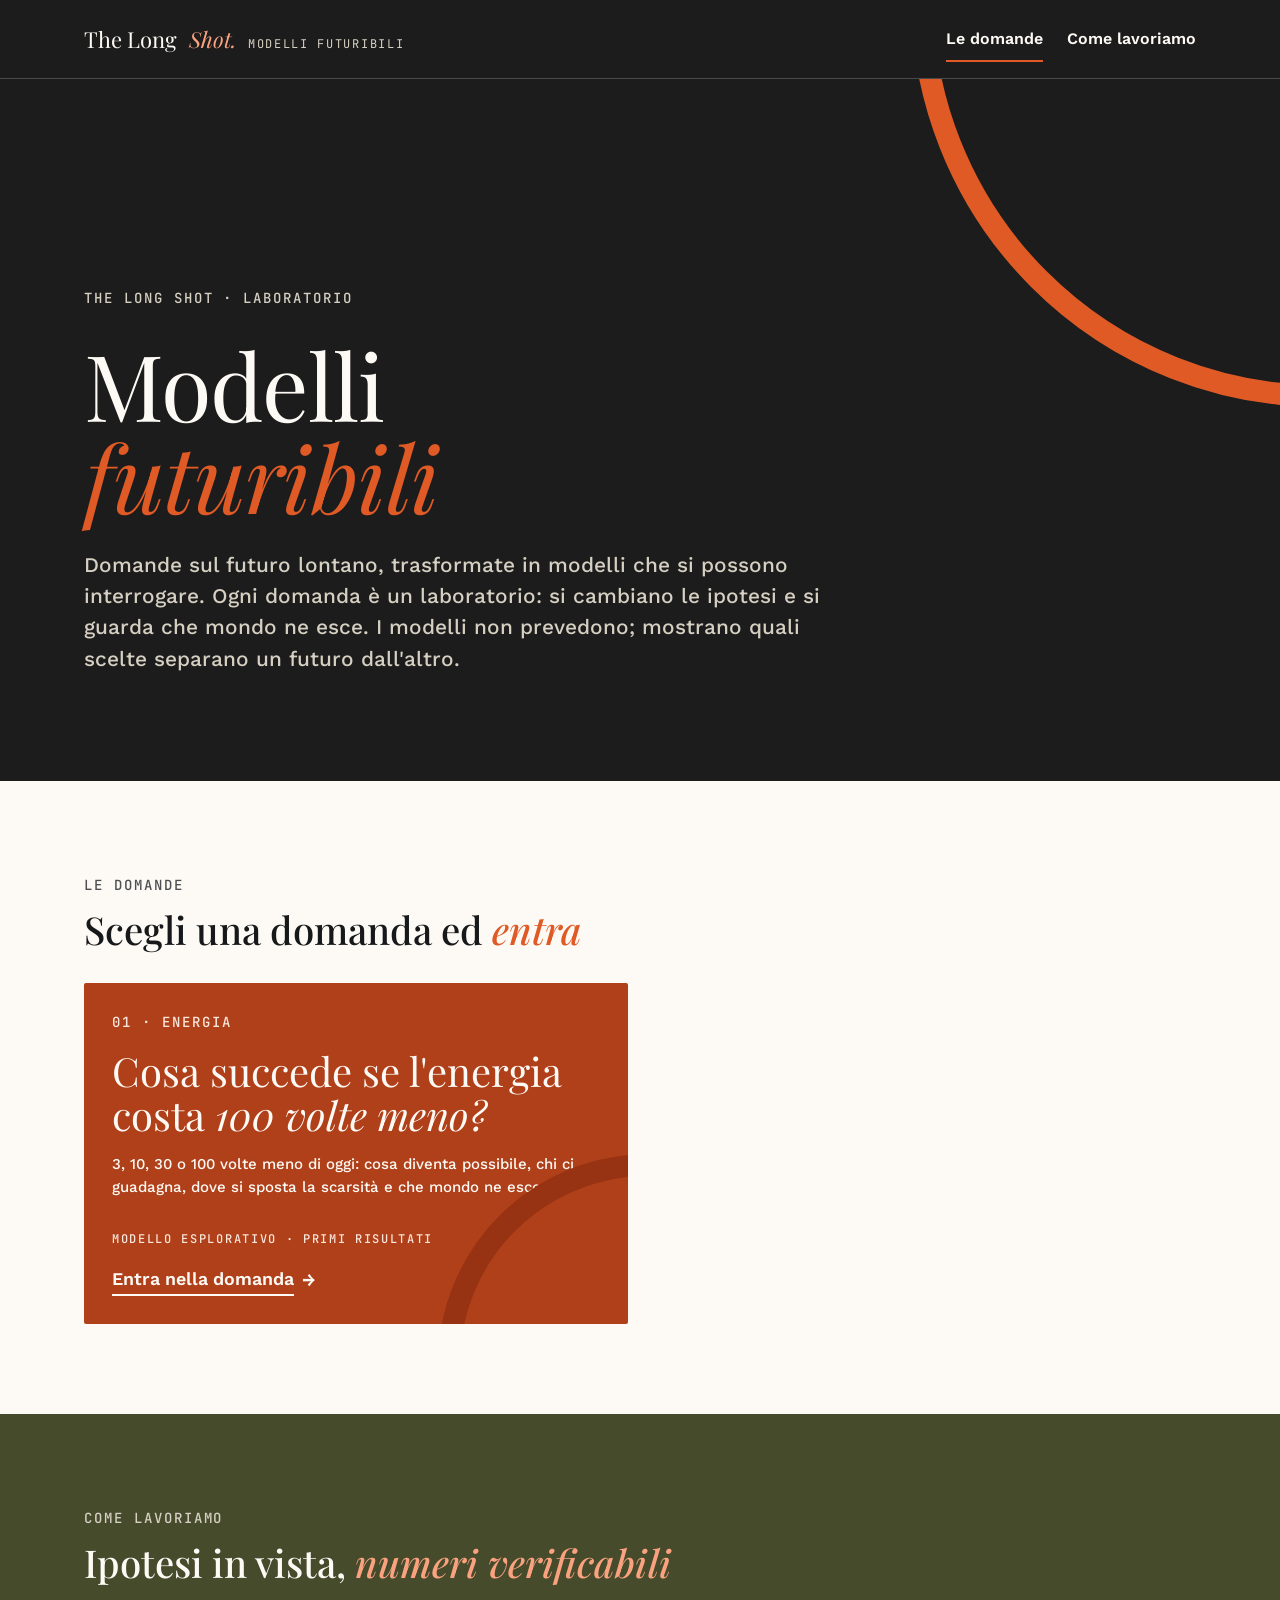
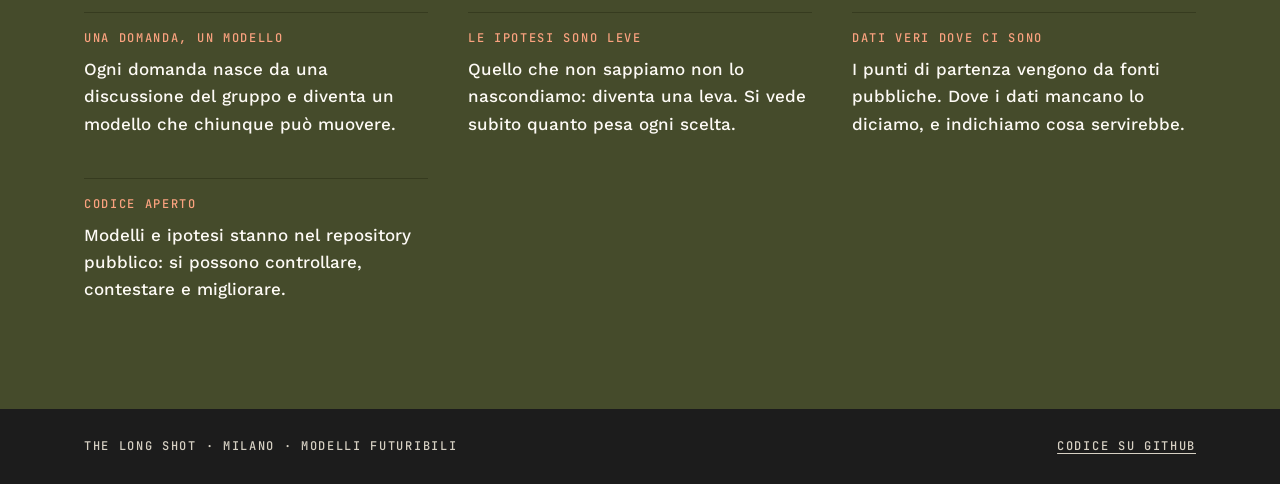
==== index.html @ 3c970e64 "Sito Modelli futuribili: home e domanda 01 sull'energia Co-Authored-By: Claude Opus 5.5 <noreply@ant" ====
<!DOCTYPE html>
<html lang="it">
<head>
<meta charset="utf-8">
<meta name="viewport" content="width=device-width, initial-scale=1">
<title>Modelli futuribili · The Long Shot</title>
<meta name="description" content="Domande sul futuro lontano, trasformate in modelli che si possono interrogare. Un laboratorio di The Long Shot.">
<link rel="stylesheet" href="assets/tokens.css">
<link rel="stylesheet" href="assets/site.css">
<style>
.hero{min-height:min(78vh,720px);display:flex;align-items:flex-end}
.hero .wrap{width:100%;display:grid;gap:28px}
.hero .display em{display:block}
.hero .testo-grande{max-width:58ch}
.metodo{display:grid;grid-template-columns:repeat(auto-fit,minmax(min(100%,260px),1fr));gap:24px 40px;margin-top:28px}
.metodo div{border-top:1px solid var(--color-filetto);padding-top:16px}
.metodo .etichetta{display:block;margin-bottom:8px;color:var(--color-accento-testo)}
.metodo p{font-size:17px}
.card-domanda .arco{width:420px;height:420px;right:-230px;bottom:-250px;--arco:var(--color-terracotta-bruciata)}
.card-domanda .stato{display:flex;flex-wrap:wrap;gap:8px 16px}
</style>
</head>
<body>
<header class="testata" data-theme="notte">
 <div class="wrap">
  <a class="marchio" href="./">The Long <em>Shot.</em> <small>Modelli futuribili</small></a>
  <nav aria-label="Principale"><a href="./" aria-current="page">Le domande</a><a href="#metodo">Come lavoriamo</a></nav>
 </div>
</header>

<main>
<section class="hero band" data-theme="notte">
 <div class="arco" style="width:min(70vw,820px);height:min(70vw,820px);right:calc(min(70vw,820px) * -0.55);top:calc(min(70vw,820px) * -0.6);--arco:var(--color-terracotta)" aria-hidden="true"></div>
 <div class="wrap">
  <span class="etichetta-grande">The Long Shot · Laboratorio</span>
  <h1 class="display">Modelli <em>futuribili</em></h1>
  <p class="testo-grande secondario">Domande sul futuro lontano, trasformate in modelli che si possono interrogare. Ogni domanda è un laboratorio: si cambiano le ipotesi e si guarda che mondo ne esce. I modelli non prevedono; mostrano quali scelte separano un futuro dall'altro.</p>
 </div>
</section>

<section class="band" data-theme="carta">
 <div class="wrap">
  <span class="etichetta-grande">Le domande</span>
  <h2 class="titolo" style="margin-top:8px">Scegli una domanda ed <em>entra</em></h2>
  <div class="domande">
   <a class="card-domanda" data-theme="terracotta" href="energia/">
    <div class="arco" aria-hidden="true"></div>
    <span class="etichetta-grande">01 · Energia</span>
    <h3>Cosa succede se l'energia costa <em>100 volte meno?</em></h3>
    <p class="piccolo">3, 10, 30 o 100 volte meno di oggi: cosa diventa possibile, chi ci guadagna, dove si sposta la scarsità e che mondo ne esce.</p>
    <div class="stato"><span class="etichetta">Modello esplorativo · primi risultati</span></div>
    <span class="vai"><span>Entra nella domanda</span> →</span>
   </a>
  </div>
 </div>
</section>

<section class="band" data-theme="oliva" id="metodo">
 <div class="wrap">
  <span class="etichetta-grande">Come lavoriamo</span>
  <h2 class="titolo" style="margin-top:8px">Ipotesi in vista, <em>numeri verificabili</em></h2>
  <div class="metodo">
   <div><span class="etichetta">Una domanda, un modello</span><p>Ogni domanda nasce da una discussione del gruppo e diventa un modello che chiunque può muovere.</p></div>
   <div><span class="etichetta">Le ipotesi sono leve</span><p>Quello che non sappiamo non lo nascondiamo: diventa una leva. Si vede subito quanto pesa ogni scelta.</p></div>
   <div><span class="etichetta">Dati veri dove ci sono</span><p>I punti di partenza vengono da fonti pubbliche. Dove i dati mancano lo diciamo, e indichiamo cosa servirebbe.</p></div>
   <div><span class="etichetta">Codice aperto</span><p>Modelli e ipotesi stanno nel repository pubblico: si possono controllare, contestare e migliorare.</p></div>
  </div>
 </div>
</section>
</main>

<footer class="piede" data-theme="notte">
 <div class="wrap">
  <span class="etichetta">The Long Shot · Milano · Modelli futuribili</span>
  <a class="etichetta" href="https://github.com/Ale2588/Modelli-futuribili-TLS">Codice su GitHub</a>
 </div>
</footer>
</body>
</html>
---- assets/tokens.css ----
/* File generato da design/tokens.json con `npm run tokens`. Non modificare a mano. */
:root {
  --color-carta: #fdfaf5;
  --color-carta-profonda: #f6ede4;
  --color-inchiostro: #16181a;
  --color-grafite: #4d4f52;
  --color-notte: #1c1c1c;
  --color-notte-rilievo: #333333;
  --color-fumo: #4a4a4a;
  --color-terracotta: #e05a26;
  --color-terracotta-scuro: #b0401a;
  --color-terracotta-bruciata: #973312;
  --color-terracotta-chiaro: #faa27f;
  --color-oliva: #454b2b;
  --color-oliva-rilievo: #363b1f;
  --color-salvia: #c9c3b5;
  --color-salvia-scuro: #8a8475;
  --color-sabbia: #d6d0c3;
  --color-lino: #fae6db;
  --color-sfondo: var(--color-carta);
  --color-sfondo-rilievo: var(--color-carta-profonda);
  --color-testo: var(--color-inchiostro);
  --color-testo-secondario: var(--color-grafite);
  --color-accento: var(--color-terracotta);
  --color-accento-testo: var(--color-terracotta-scuro);
  --color-filetto: var(--color-salvia);
  --color-bordo: var(--color-salvia-scuro);
  --color-azione: var(--color-terracotta-scuro);
  --color-testo-azione: var(--color-carta);
  --color-focus: var(--color-terracotta-scuro);
  --font-display: "Playfair Display", Georgia, "Times New Roman", serif;
  --font-sans: "Work Sans", "Helvetica Neue", Arial, sans-serif;
  --font-mono: "JetBrains Mono", "Courier New", monospace;
  --text-display-family: var(--font-display);
  --text-display-size: 48px;
  --text-display-line: 1;
  --text-display-weight: 400;
  --text-display-tracking: -0.01em;
  --text-titolo-evento-family: var(--font-display);
  --text-titolo-evento-size: 36px;
  --text-titolo-evento-line: 1.08;
  --text-titolo-evento-weight: 400;
  --text-titolo-family: var(--font-display);
  --text-titolo-size: 28px;
  --text-titolo-line: 1.15;
  --text-titolo-weight: 500;
  --text-titolo-piccolo-family: var(--font-display);
  --text-titolo-piccolo-size: 24px;
  --text-titolo-piccolo-line: 1.2;
  --text-titolo-piccolo-weight: 500;
  --text-accento-family: var(--font-display);
  --text-accento-size: 36px;
  --text-accento-line: 1.08;
  --text-accento-weight: 400;
  --text-numero-family: var(--font-sans);
  --text-numero-size: 56px;
  --text-numero-line: 1;
  --text-numero-weight: 600;
  --text-numero-tracking: -0.02em;
  --text-nome-family: var(--font-sans);
  --text-nome-size: 20px;
  --text-nome-line: 1.3;
  --text-nome-weight: 600;
  --text-testo-grande-family: var(--font-sans);
  --text-testo-grande-size: 19px;
  --text-testo-grande-line: 1.5;
  --text-testo-grande-weight: 400;
  --text-testo-family: var(--font-sans);
  --text-testo-size: 17px;
  --text-testo-line: 1.6;
  --text-testo-weight: 400;
  --text-testo-piccolo-family: var(--font-sans);
  --text-testo-piccolo-size: 15px;
  --text-testo-piccolo-line: 1.5;
  --text-testo-piccolo-weight: 500;
  --text-pulsante-family: var(--font-sans);
  --text-pulsante-size: 16px;
  --text-pulsante-line: 1;
  --text-pulsante-weight: 600;
  --text-etichetta-family: var(--font-mono);
  --text-etichetta-size: 12px;
  --text-etichetta-line: 1.4;
  --text-etichetta-weight: 500;
  --text-etichetta-tracking: 0.14em;
  --text-etichetta-grande-family: var(--font-mono);
  --text-etichetta-grande-size: 14px;
  --text-etichetta-grande-line: 1.4;
  --text-etichetta-grande-weight: 500;
  --text-etichetta-grande-tracking: 0.14em;
  --space-0: 4px;
  --space-1: 8px;
  --space-2: 16px;
  --space-3: 24px;
  --space-4: 48px;
  --space-5: 96px;
  --margine-schermo: clamp(20px, 5vw, 64px);
  --radius-0: 0;
  --radius-1: 2px;
  --radius-full: 9999px;
  --fs-display: clamp(48px, 5vw + 28px, 104px);
  --fs-titolo-evento: clamp(36px, 3vw + 26px, 64px);
  --fs-titolo: clamp(28px, 1.2vw + 23px, 40px);
  --fs-numero: clamp(56px, 0.8vw + 53px, 64px);
  --fs-nome: clamp(20px, 0.4vw + 18.5px, 24px);
  --fs-testo-grande: clamp(19px, 0.2vw + 18.3px, 21px);
  --fs-testo: clamp(17px, 0.1vw + 16.6px, 18px);
  --tocco-min: 44px;
  --riga-max: 68ch;
  --focus-spessore: 2px;
}
[data-theme="carta"] {
  --color-sfondo: var(--color-carta);
  --color-sfondo-rilievo: var(--color-carta-profonda);
  --color-testo: var(--color-inchiostro);
  --color-testo-secondario: var(--color-grafite);
  --color-accento: var(--color-terracotta);
  --color-accento-testo: var(--color-terracotta-scuro);
  --color-filetto: var(--color-salvia);
  --color-bordo: var(--color-salvia-scuro);
  --color-azione: var(--color-terracotta-scuro);
  --color-testo-azione: var(--color-carta);
  --color-focus: var(--color-terracotta-scuro);
}
[data-theme="notte"] {
  --color-sfondo: var(--color-notte);
  --color-sfondo-rilievo: var(--color-notte-rilievo);
  --color-testo: var(--color-carta);
  --color-testo-secondario: var(--color-sabbia);
  --color-accento: var(--color-terracotta);
  --color-accento-testo: var(--color-terracotta-chiaro);
  --color-filetto: var(--color-fumo);
  --color-bordo: var(--color-salvia-scuro);
  --color-azione: var(--color-carta);
  --color-testo-azione: var(--color-inchiostro);
  --color-focus: var(--color-terracotta-chiaro);
}
[data-theme="oliva"] {
  --color-sfondo: var(--color-oliva);
  --color-sfondo-rilievo: var(--color-oliva-rilievo);
  --color-testo: var(--color-carta);
  --color-testo-secondario: var(--color-sabbia);
  --color-accento: var(--color-terracotta-chiaro);
  --color-accento-testo: var(--color-terracotta-chiaro);
  --color-filetto: var(--color-oliva-rilievo);
  --color-bordo: var(--color-sabbia);
  --color-azione: var(--color-carta);
  --color-testo-azione: var(--color-inchiostro);
  --color-focus: var(--color-terracotta-chiaro);
}
[data-theme="terracotta"] {
  --color-sfondo: var(--color-terracotta-scuro);
  --color-sfondo-rilievo: var(--color-terracotta-bruciata);
  --color-testo: var(--color-carta);
  --color-testo-secondario: var(--color-lino);
  --color-accento: var(--color-carta);
  --color-accento-testo: var(--color-carta);
  --color-filetto: var(--color-terracotta-bruciata);
  --color-bordo: var(--color-lino);
  --color-azione: var(--color-carta);
  --color-testo-azione: var(--color-terracotta-scuro);
  --color-focus: var(--color-carta);
}
---- assets/site.css ----
/* Modelli futuribili · The Long Shot
   Stili del sito, costruiti sui token di design/tokens.json (copiati in tokens.css).
   Registro "sito": acceso, campiture piene di terracotta, oliva e notte. */
@import url("https://fonts.googleapis.com/css2?family=Playfair+Display:ital,wght@0,400;0,500;1,400;1,500&family=Work+Sans:wght@400;500;600&family=JetBrains+Mono:wght@500;600&display=swap");

*{box-sizing:border-box;min-width:0}
html{scroll-padding-top:24px}
body{margin:0;background:var(--color-carta);color:var(--color-inchiostro);font-family:var(--font-sans);font-size:var(--fs-testo);line-height:1.6;overflow-x:clip}
section,header,footer{background:var(--color-sfondo);color:var(--color-testo)}
.wrap{max-width:1240px;margin:0 auto;padding-inline:var(--margine-schermo)}
.band{padding-block:clamp(48px,7vw,96px);position:relative;overflow:hidden}
p{margin:0 0 16px;max-width:var(--riga-max)}
a{color:var(--color-accento-testo);text-underline-offset:3px}
:focus-visible{outline:var(--focus-spessore) solid var(--color-focus);outline-offset:2px}

h1,h2,h3{font-family:var(--font-display);font-weight:400;margin:0;text-wrap:balance}
h1 em,h2 em,h3 em{color:var(--color-accento);font-style:italic}
.display{font-size:var(--fs-display);line-height:1;letter-spacing:-.01em}
.domanda{font-size:var(--fs-titolo-evento);line-height:1.08}
.titolo{font-size:var(--fs-titolo);line-height:1.15;font-weight:500}
.titolo-piccolo{font-size:24px;line-height:1.2;font-weight:500}
.etichetta{font-family:var(--font-mono);font-size:12px;font-weight:500;letter-spacing:.14em;text-transform:uppercase;color:var(--color-testo-secondario)}
.etichetta-grande{font-family:var(--font-mono);font-size:14px;font-weight:500;letter-spacing:.14em;text-transform:uppercase;color:var(--color-testo-secondario)}
.testo-grande{font-size:var(--fs-testo-grande);line-height:1.5}
.secondario{color:var(--color-testo-secondario)}
.piccolo{font-size:15px;font-weight:500;line-height:1.5}
[data-theme=notte] p,[data-theme=oliva] p,[data-theme=terracotta] p{font-weight:500}

/* Intestazione e piè di pagina */
.testata{border-bottom:1px solid var(--color-filetto)}
.testata .wrap{display:flex;flex-wrap:wrap;gap:16px 28px;align-items:center;justify-content:space-between;padding-block:16px}
.marchio{display:flex;align-items:baseline;gap:12px;color:var(--color-testo);text-decoration:none;font-family:var(--font-display);font-size:22px;line-height:1}
.marchio em{color:var(--color-terracotta-chiaro)}
.marchio small{font-family:var(--font-mono);font-size:12px;letter-spacing:.14em;text-transform:uppercase;color:var(--color-testo-secondario)}
.testata nav{display:flex;gap:24px;align-items:center;font-size:16px;font-weight:600}
.testata nav a{color:var(--color-testo);text-decoration:none;padding:10px 0}
.testata nav a[aria-current=page]{box-shadow:inset 0 -2px 0 var(--color-terracotta)}
.piede .wrap{display:flex;flex-wrap:wrap;justify-content:space-between;gap:12px;padding-block:28px}

/* Arco: l'orizzonte tagliato dal bordo, uno per sezione */
.arco{position:absolute;pointer-events:none;border-radius:50%;border:clamp(14px,1.8vw,22px) solid var(--arco,#262626)}

/* Pulsanti */
.btn{display:inline-flex;align-items:center;justify-content:center;gap:8px;min-height:var(--tocco-min);padding:0 20px;border-radius:var(--radius-1);border:1px solid var(--color-bordo);background:transparent;color:var(--color-testo);font:600 16px/1 var(--font-sans);cursor:pointer;text-decoration:none}
.btn.primario{background:var(--color-azione);color:var(--color-testo-azione);border-color:var(--color-azione)}
.btn[aria-pressed=true]{background:var(--color-azione);color:var(--color-testo-azione);border-color:var(--color-azione)}
.chip{display:inline-flex;align-items:center;min-height:40px;padding:0 16px;border-radius:var(--radius-full);border:1px solid var(--color-bordo);background:transparent;color:var(--color-testo);font:500 15px/1 var(--font-sans);cursor:pointer}
.chip[aria-pressed=true]{background:var(--color-testo);color:var(--color-sfondo);border-color:var(--color-testo)}

/* Card delle domande */
.domande{display:grid;grid-template-columns:repeat(auto-fill,minmax(min(100%,360px),1fr));gap:24px;margin-top:32px}
.card-domanda{position:relative;overflow:hidden;display:flex;flex-direction:column;gap:16px;min-height:340px;padding:28px;border-radius:var(--radius-1);text-decoration:none;background:var(--color-sfondo);color:var(--color-testo)}
.card-domanda h3{font-size:clamp(28px,1.6vw + 20px,40px);line-height:1.1}
.card-domanda .vai{margin-top:auto;font-weight:600;color:var(--color-testo);display:flex;align-items:center;gap:8px}
.card-domanda .vai span{border-bottom:2px solid currentColor}
.card-domanda:hover .vai span{border-color:var(--color-terracotta-chiaro)}

@media(max-width:600px){.testata nav{gap:16px}.marchio small{display:none}}
@media(prefers-reduced-motion:reduce){*{transition:none!important}}
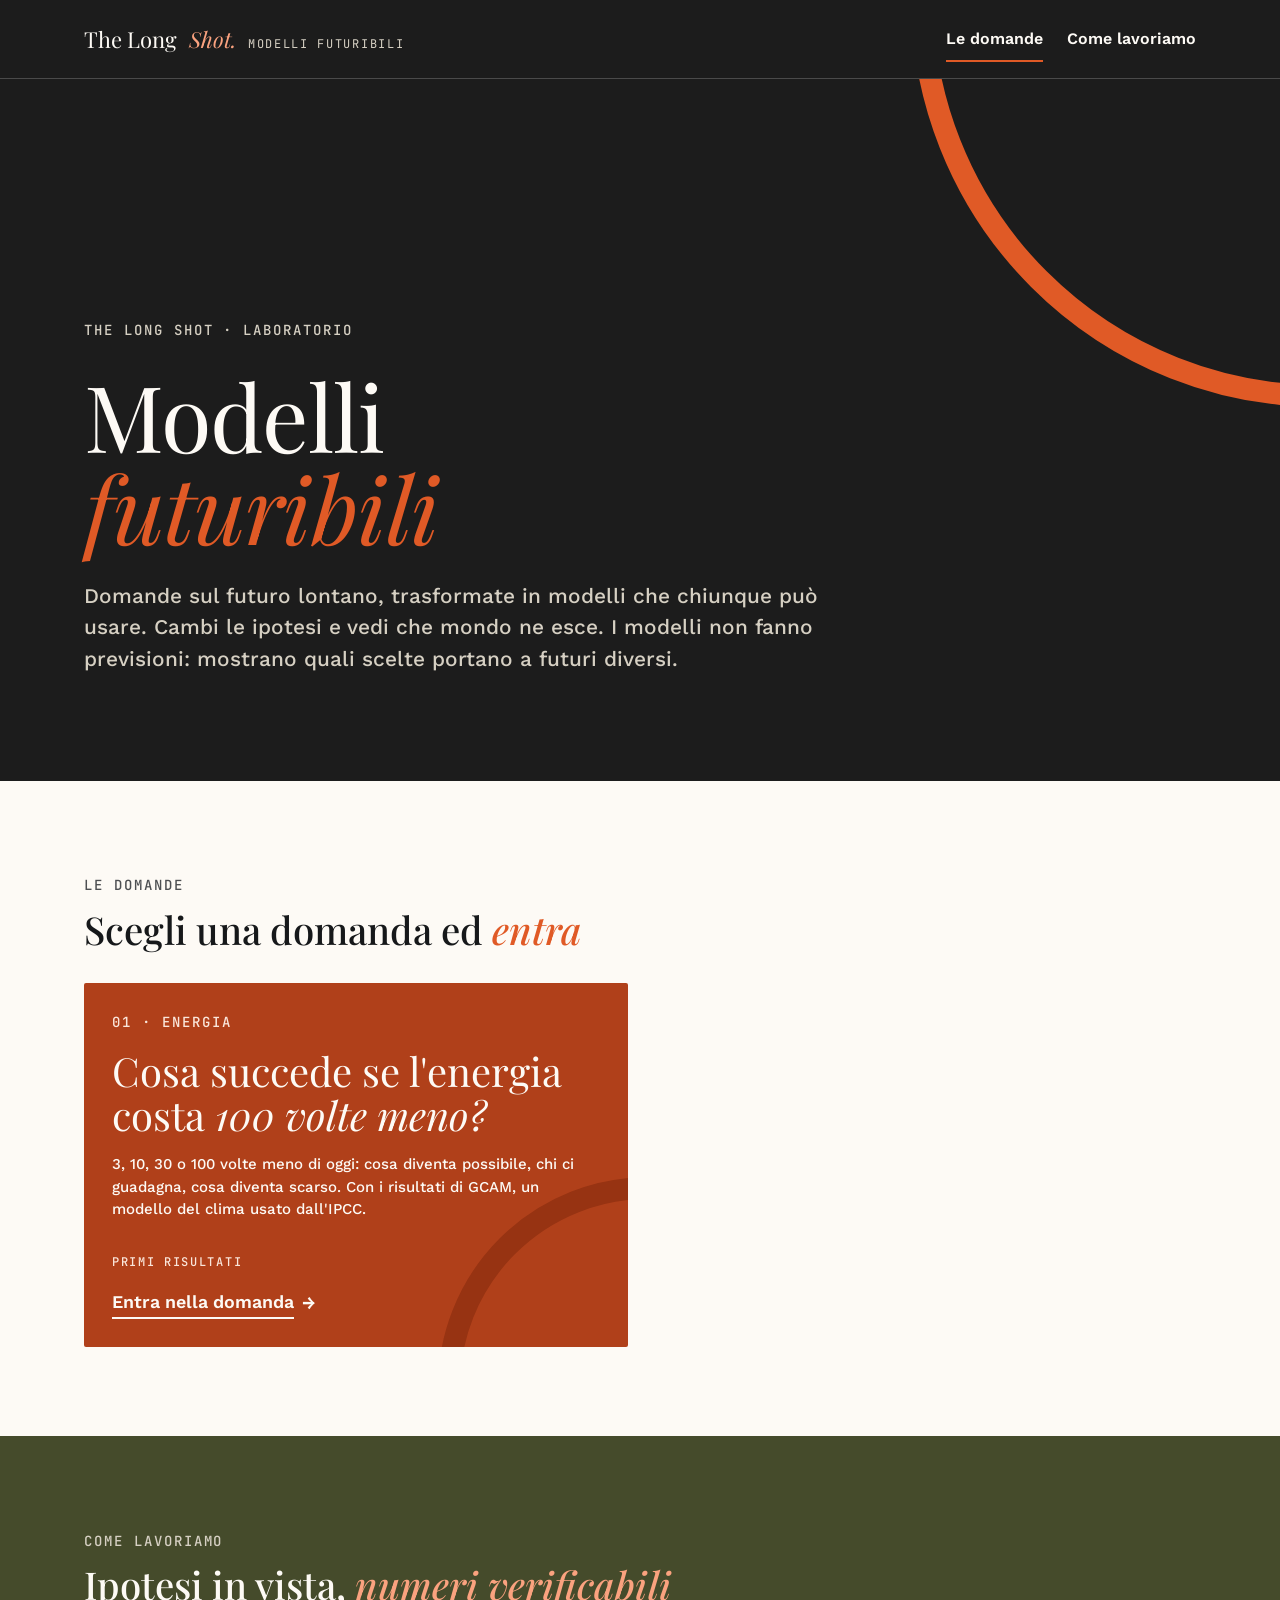
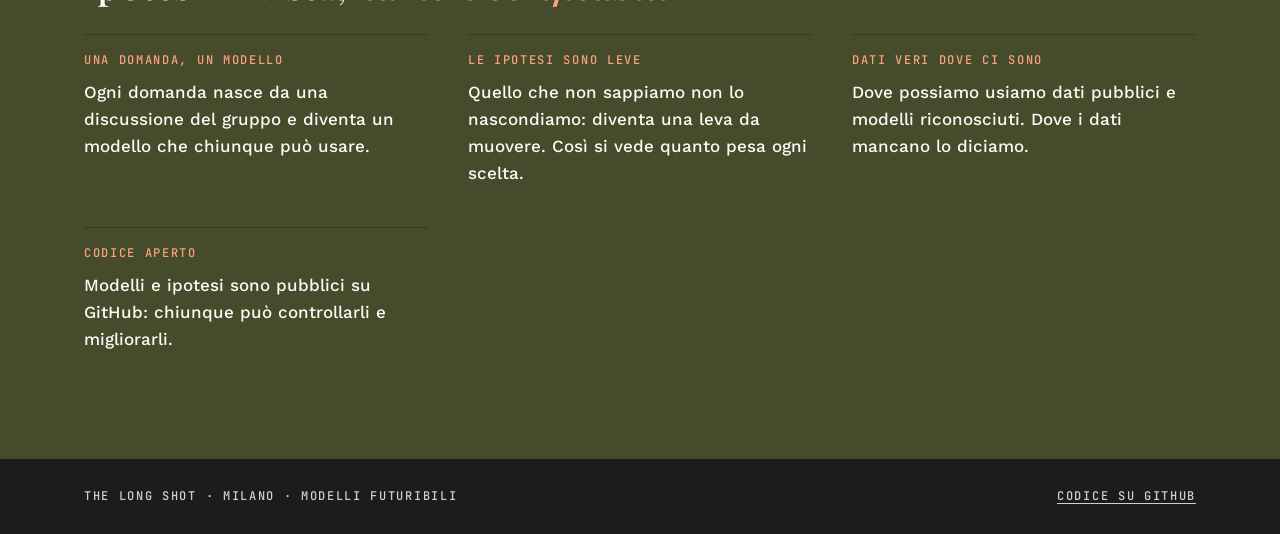
==== commit b284e57d: "Testi del sito riscritti in italiano più semplice Co-Authored-By: Claude Opus 5.5 <noreply@anthropic" ====
--- a/index.html
+++ b/index.html
@@ -23,8 +23,8 @@
 <body>
 <header class="testata" data-theme="notte">
  <div class="wrap">
-  <a class="marchio" href="./">The Long <em>Shot.</em> <small>Modelli futuribili</small></a>
-  <nav aria-label="Principale"><a href="./" aria-current="page">Le domande</a><a href="#metodo">Come lavoriamo</a></nav>
+  <a class="marchio" href="index.html">The Long <em>Shot.</em> <small>Modelli futuribili</small></a>
+  <nav aria-label="Principale"><a href="index.html" aria-current="page">Le domande</a><a href="#metodo">Come lavoriamo</a></nav>
  </div>
 </header>
 
@@ -34,7 +34,7 @@
  <div class="wrap">
   <span class="etichetta-grande">The Long Shot · Laboratorio</span>
   <h1 class="display">Modelli <em>futuribili</em></h1>
-  <p class="testo-grande secondario">Domande sul futuro lontano, trasformate in modelli che si possono interrogare. Ogni domanda è un laboratorio: si cambiano le ipotesi e si guarda che mondo ne esce. I modelli non prevedono; mostrano quali scelte separano un futuro dall'altro.</p>
+  <p class="testo-grande secondario">Domande sul futuro lontano, trasformate in modelli che chiunque può usare. Cambi le ipotesi e vedi che mondo ne esce. I modelli non fanno previsioni: mostrano quali scelte portano a futuri diversi.</p>
  </div>
 </section>
 
@@ -43,12 +43,12 @@
   <span class="etichetta-grande">Le domande</span>
   <h2 class="titolo" style="margin-top:8px">Scegli una domanda ed <em>entra</em></h2>
   <div class="domande">
-   <a class="card-domanda" data-theme="terracotta" href="energia/">
+   <a class="card-domanda" data-theme="terracotta" href="energia/index.html">
     <div class="arco" aria-hidden="true"></div>
     <span class="etichetta-grande">01 · Energia</span>
     <h3>Cosa succede se l'energia costa <em>100 volte meno?</em></h3>
-    <p class="piccolo">3, 10, 30 o 100 volte meno di oggi: cosa diventa possibile, chi ci guadagna, dove si sposta la scarsità e che mondo ne esce.</p>
-    <div class="stato"><span class="etichetta">Modello esplorativo · primi risultati</span></div>
+    <p class="piccolo">3, 10, 30 o 100 volte meno di oggi: cosa diventa possibile, chi ci guadagna, cosa diventa scarso. Con i risultati di GCAM, un modello del clima usato dall'IPCC.</p>
+    <div class="stato"><span class="etichetta">Primi risultati</span></div>
     <span class="vai"><span>Entra nella domanda</span> →</span>
    </a>
   </div>
@@ -60,10 +60,10 @@
   <span class="etichetta-grande">Come lavoriamo</span>
   <h2 class="titolo" style="margin-top:8px">Ipotesi in vista, <em>numeri verificabili</em></h2>
   <div class="metodo">
-   <div><span class="etichetta">Una domanda, un modello</span><p>Ogni domanda nasce da una discussione del gruppo e diventa un modello che chiunque può muovere.</p></div>
-   <div><span class="etichetta">Le ipotesi sono leve</span><p>Quello che non sappiamo non lo nascondiamo: diventa una leva. Si vede subito quanto pesa ogni scelta.</p></div>
-   <div><span class="etichetta">Dati veri dove ci sono</span><p>I punti di partenza vengono da fonti pubbliche. Dove i dati mancano lo diciamo, e indichiamo cosa servirebbe.</p></div>
-   <div><span class="etichetta">Codice aperto</span><p>Modelli e ipotesi stanno nel repository pubblico: si possono controllare, contestare e migliorare.</p></div>
+   <div><span class="etichetta">Una domanda, un modello</span><p>Ogni domanda nasce da una discussione del gruppo e diventa un modello che chiunque può usare.</p></div>
+   <div><span class="etichetta">Le ipotesi sono leve</span><p>Quello che non sappiamo non lo nascondiamo: diventa una leva da muovere. Così si vede quanto pesa ogni scelta.</p></div>
+   <div><span class="etichetta">Dati veri dove ci sono</span><p>Dove possiamo usiamo dati pubblici e modelli riconosciuti. Dove i dati mancano lo diciamo.</p></div>
+   <div><span class="etichetta">Codice aperto</span><p>Modelli e ipotesi sono pubblici su GitHub: chiunque può controllarli e migliorarli.</p></div>
   </div>
  </div>
 </section>
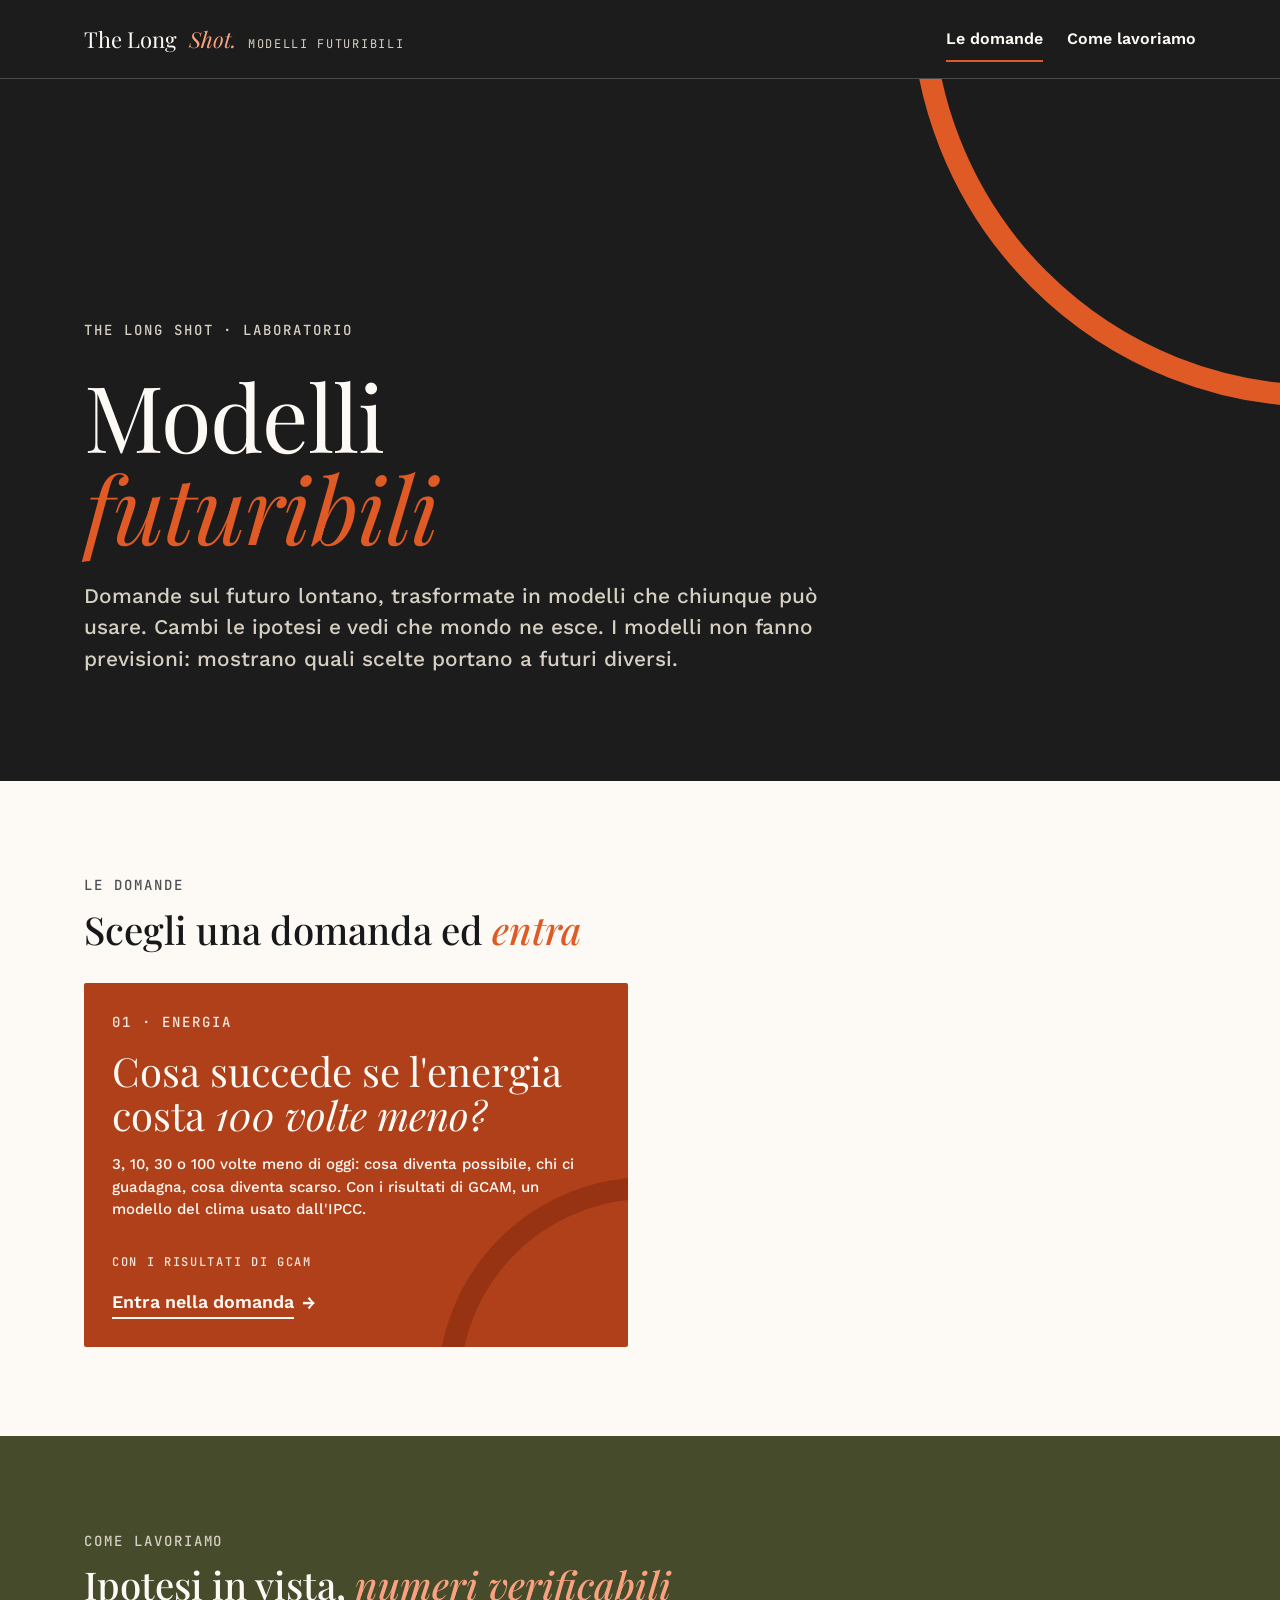
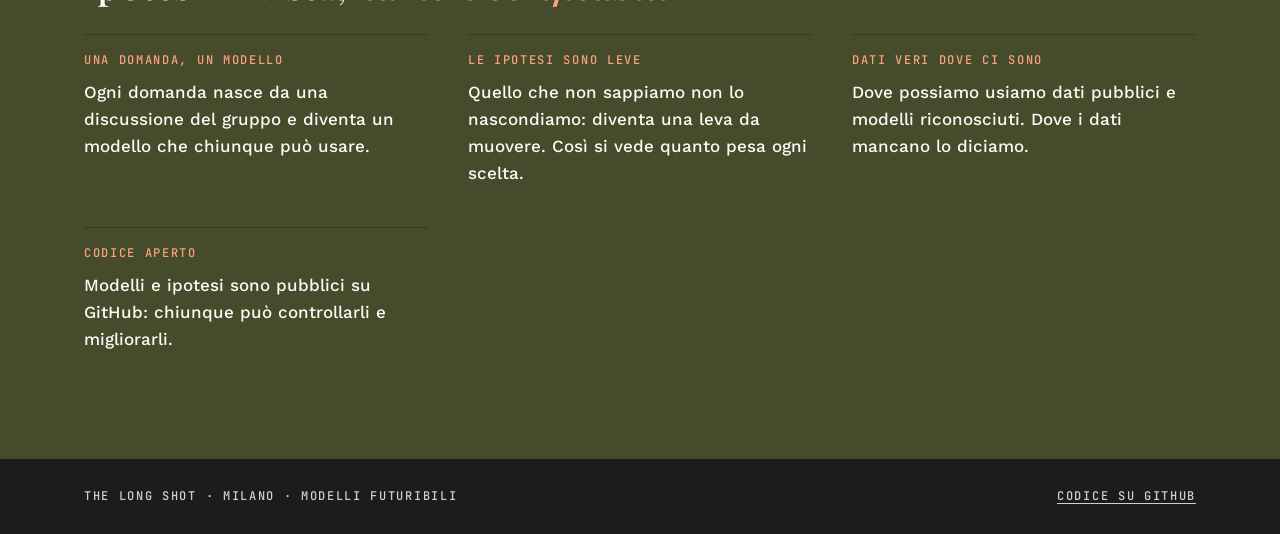
==== commit fd315883: "Risultati GCAM: scenario 'energia 30 volte meno'; documentazione per riprodurre Co-Authored-By: Clau" ====
--- a/index.html
+++ b/index.html
@@ -48,7 +48,7 @@
     <span class="etichetta-grande">01 · Energia</span>
     <h3>Cosa succede se l'energia costa <em>100 volte meno?</em></h3>
     <p class="piccolo">3, 10, 30 o 100 volte meno di oggi: cosa diventa possibile, chi ci guadagna, cosa diventa scarso. Con i risultati di GCAM, un modello del clima usato dall'IPCC.</p>
-    <div class="stato"><span class="etichetta">Primi risultati</span></div>
+    <div class="stato"><span class="etichetta">Con i risultati di GCAM</span></div>
     <span class="vai"><span>Entra nella domanda</span> →</span>
    </a>
   </div>
